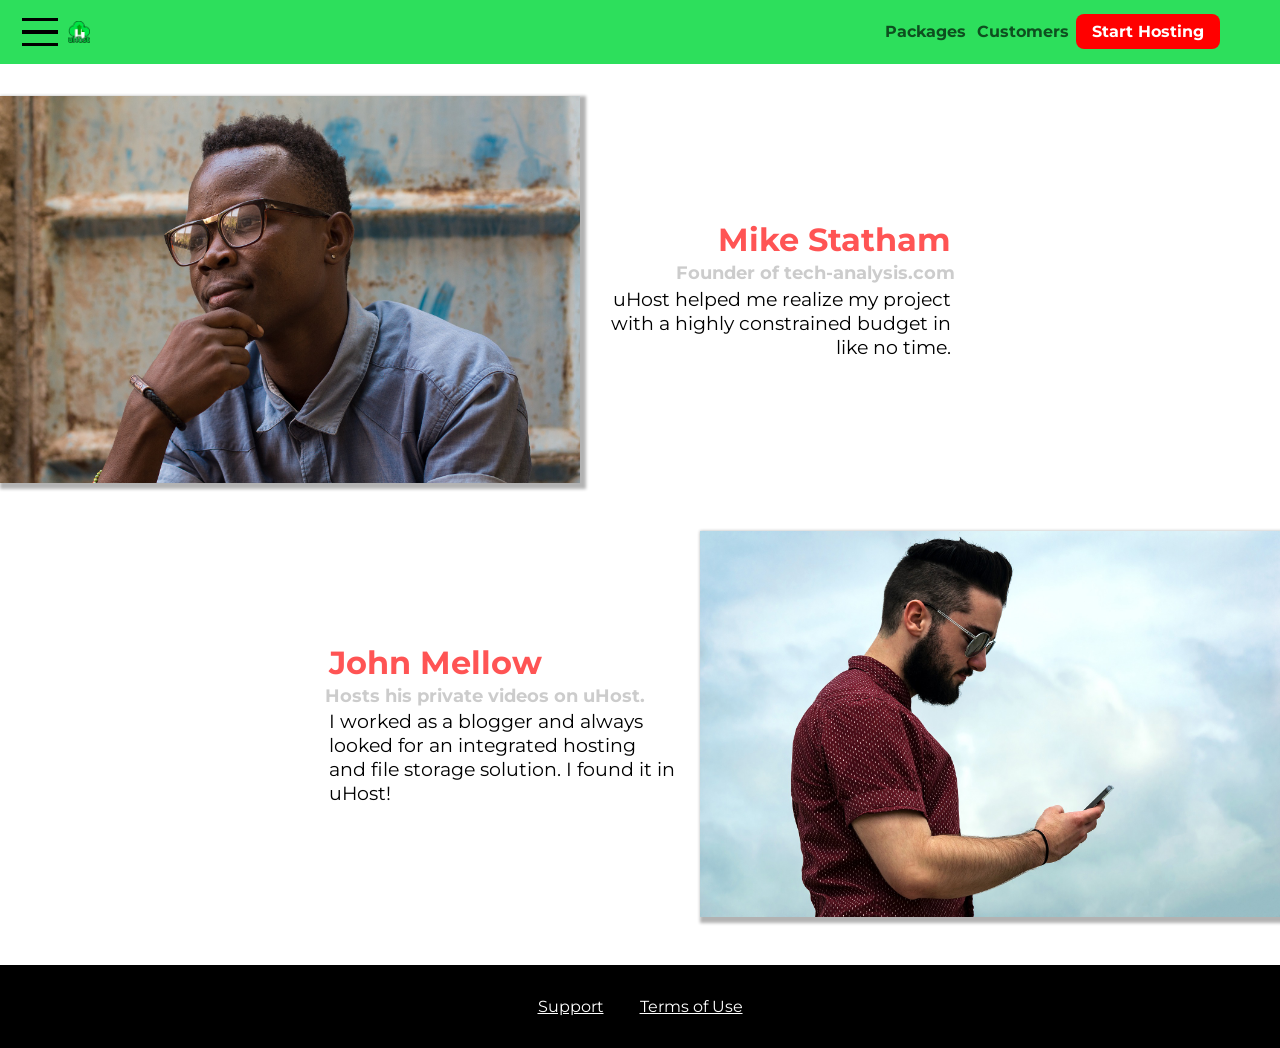
==== customers/index.html @ 51c0c348 "first commit" ====
<!DOCTYPE html>
<html lang="en">

<head>
    <meta charset="UTF-8">
    <meta name="viewport" content="width=device-width, initial-scale=1.0">
    <meta http-equiv="X-UA-Compatible" content="ie=edge">
    <title>uHost Customers</title>
    <link rel="shortcut icon" href="../favicon.png">
    <link href="https://fonts.googleapis.com/css?family=Anton|Montserrat:400,700" rel="stylesheet">
    <link rel="stylesheet" href="../shared.css">
    <link rel="stylesheet" href="customers.css">
</head>

<body>
    <div class="backdrop"></div>
    <header class="main-header">
        <div>
            <button class="toggle-button">
                <span class="toggle-button__bar"></span>
                <span class="toggle-button__bar"></span>
                <span class="toggle-button__bar"></span>
            </button>
            <a href="../index.html" class="main-header__brand">
                <img src="../images/uhost-icon.png" alt="uHost - Your favorite hosting company">
            </a>
        </div>
        <nav class="main-nav">
            <ul class="main-nav__items">
                <li class="main-nav__item">
                    <a href="../packages/index.html">Packages</a>
                </li>
                <li class="main-nav__item">
                    <a href="index.html">Customers</a>
                </li>
                <li class="main-nav__item main-nav__item--cta">
                    <a href="../start-hosting/index.html">Start Hosting</a>
                </li>
            </ul>
        </nav>
    </header>
    <nav class="mobile-nav">
        <ul class="mobile-nav__items">
            <li class="mobile-nav__item">
                <a href="../packages/index.html">Packages</a>
            </li>
            <li class="mobile-nav__item">
                <a href="index.html">Customers</a>
            </li>
            <li class="mobile-nav__item mobile-nav__item--cta">
                <a href="../start-hosting/index.html">Start Hosting</a>
            </li>
        </ul>
    </nav>
    <main>
        <div>
            <div class="testimonial" id="customer-1">
                <div class="testimonial__image-container">
                    <img src="../images/customer-1.jpg" alt="Mike Statham - Customer" class="testimonial__image">
                </div>
                <div class="testimonial__info">
                    <h1 class="testimonial__name">Mike Statham</h1>
                    <h2 class="testimonial__subtitle">Founder of
                        <a href="tech-analysis.com">tech-analysis.com</a>
                    </h2>
                    <p class="testimonial__text">uHost helped me realize my project with a highly constrained budget in like no time.</p>
                </div>
            </div>
            <div class="testimonial" id="customer-2">
                <div class="testimonial__info">
                    <h1 class="testimonial__name">John Mellow</h1>
                    <h2 class="testimonial__subtitle">Hosts his private videos on uHost.
                    </h2>
                    <p class="testimonial__text">I worked as a blogger and always looked for an integrated hosting and file storage solution. I found
                        it in uHost!
                    </p>
                </div>
                <div class="testimonial__image-container">
                    <img src="../images/customer-2.jpg" alt="John Mellow - Customer" class="testimonial__image">
                </div>
            </div>
        </div>
    </main>
    <footer class="main-footer">
        <nav>
            <ul class="main-footer__links">
                <li class="main-footer__link">
                    <a href="#">Support</a>
                </li>
                <li class="main-footer__link">
                    <a href="#">Terms of Use</a>
                </li>
            </ul>
        </nav>
    </footer>
    <script src="../shared.js"></script>
</body>

</html>
---- shared.css ----
* { /* using the star doesnt use inheritance but it targets all elements individually */ 
    box-sizing: border-box; /* This makes the sizing of the box that i set to include the padding and the border*/
}
  
body {
    font-family: 'Montserrat', sans-serif;
    margin: 0;
}

.backdrop {
    position: fixed;
    display: none;
    top: 0;
    left: 0;
    z-index: 100;
    width: 100vw;
    height: 100vh;
    background: rgba(0, 0, 0, 0.5);
}
.main-header {
    width: 100%;
    padding: 0.5rem 1rem;
    background: #2ddf5c;
    position: fixed;
    top: 0;
    left: 0;
    z-index: 1;
}
.main-header > div {
    display: inline-block;
    vertical-align: middle;
}

.toggle-button {
    width: 3rem;
    background: transparent;
    border: none;
    cursor: pointer;
    padding-top: 0;
    padding-bottom: 0;
    vertical-align: middle;
}

.toggle-button:focus {
    outline: none;
}

.toggle-button__bar {
    width: 100%;
    height: 0.2rem;
    background: black;
    display: block;
    margin: 0.6rem 0;
}

.main-header__brand {
    color: #0e4f1f;
    text-decoration: none;
    font-weight: bold;
    font-size: 1.4rem;
    height: 1.4rem;
    display: inline-block;
    vertical-align: middle;
}

.main-header__brand img {
    height: 100%;
}
.main-nav {
    display: inline-block;
    text-align: right;
    width: calc(100% - 122px);
    vertical-align: middle;
}
.main-nav__items {
    margin: 0;
    padding: 0;
    list-style: none;
}
.main-nav__item {
    display: inline-block;
}
.main-nav__item a,
.mobile-nav__item a {
    text-decoration: none;
    color: #0e4f1f;
    padding: 0.2rem;
    font-weight: bold;
}

.main-nav__item a:hover,
.main-nav__item a:active {
    color: white;
    border-bottom: 3px solid white;
}

.main-nav__item--cta a,
.mobile-nav__item--cta a {
    color: white;
    background: red;
    padding: 0.5rem 1rem;
    border-radius: 8px;
}
.main-nav__item--cta a:hover,
.main-nav__item--cta a:active,
.mobile-nav__item--cta a:hover,
.mobile-nav__item--cta a:active {
    color: red;
    background: white;
    border: none;
}

.main-footer {
    background: black;
    padding: 2rem;
    margin-top: 3rem;
}
.main-footer__links {
    list-style: none;
    margin: 0;
    padding: 0;
    text-align: center;
}
.main-footer__link {
    display: inline-block;
    margin: 0 1rem;
}
.main-footer__link a {
    color: white;
}
.main-footer__link a:hover,
.main-footer__link a:active {
    color: #ccc;
}

.mobile-nav {
    display: none;
    position: fixed;
    z-index: 101;
    top: 0;
    left: 0;
    background: white;
    width: 80%;
    height: 100vh;
}
  
.mobile-nav__items {
    width: 90%;
    height: 100%;
    list-style: none;
    margin: 10% auto;
    padding: 0;
    text-align: center;
}
  
.mobile-nav__item {
    margin: 1rem 0;
}
  
.mobile-nav__item a {
    font-size: 1.5rem;
}

.button {
    background: #0e4f1f;
    color: white;
    font: inherit;
    border: solid 1.5px #0e4f1f;
    padding: 0.5rem;
    border-radius: 0.5rem;
    font-weight: bold;
    cursor: pointer;
}
.button:hover,
.button:active {
    background: white;
    color: #0e4f1f;
}
.button:focus {
    outline: none;
}

.open {
    display: block !important;
}
---- customers/customers.css ----
.testimonial {
    font-size: 1.2rem;
    margin: 3rem 0;
}
  
.testimonial__list {
    width: 80%;
    margin: auto;
}
  
.testimonial:first-of-type {
  margin-top: 6rem;
}
  
.testimonial__image-container {
    width: 65%;
    max-width: 580px;
    display: inline-block;
    vertical-align: middle;
    box-shadow: 3px 3px 3px 3px rgba(0, 0, 0, 0.3);
}

.testimonial__image {
    width: 100%;
    vertical-align: top;
}

.testimonial__info {
  text-align: right;
  padding: 0.9rem;
  display: inline-block;
  vertical-align: middle;
  width: 30%;
}
  
#customer-2.testimonial {
  text-align: right;
}
  
#customer-2 .testimonial__info {
  text-align: left;
}
  
.testimonial__name {
  margin: 0.2rem;
  color: #ff5454;
  font-size: 2rem;
}
  
.testimonial__subtitle {
  margin: 0;
  font-size: 1.1rem;
  color: #ccc;
}
  
.testimonial__subtitle a {
  color: inherit;
  text-decoration: none;
}
  
.testimonial__subtitle a:hover,
.testimonial__subtitle a:active {
  color: #7a7a7a;
}
  
.testimonial__text {
  margin: 0.2rem;
}
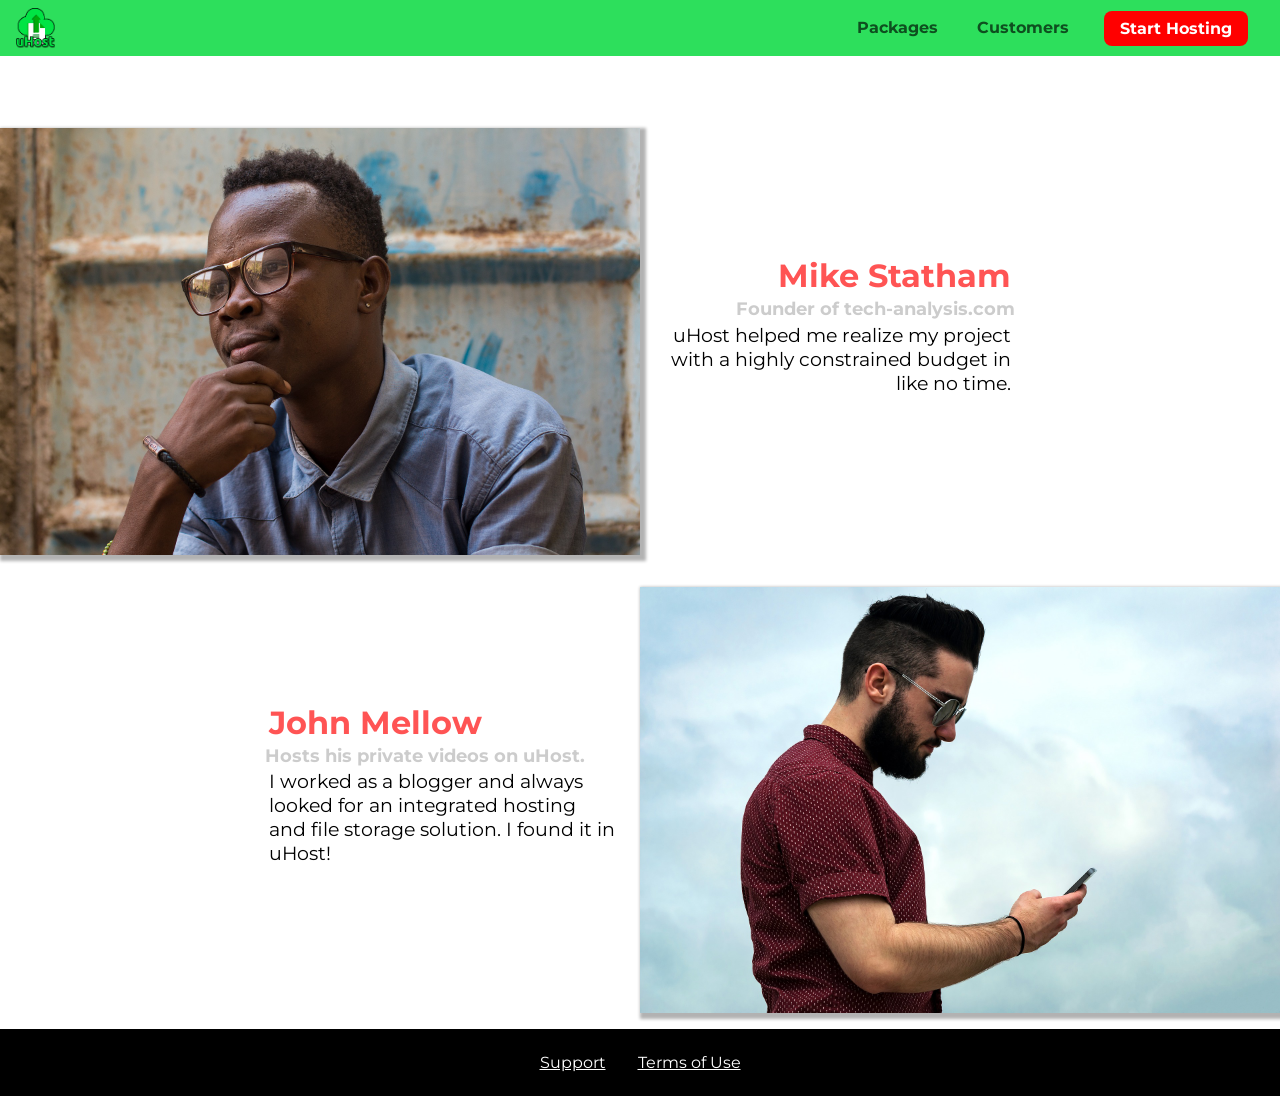
==== commit 5dd9b8f9: "convert shared css to flexbox" ====
--- a/customers/index.html
+++ b/customers/index.html
@@ -7,7 +7,6 @@
     <meta http-equiv="X-UA-Compatible" content="ie=edge">
     <title>uHost Customers</title>
     <link rel="shortcut icon" href="../favicon.png">
-    <link href="https://fonts.googleapis.com/css?family=Anton|Montserrat:400,700" rel="stylesheet">
     <link rel="stylesheet" href="../shared.css">
     <link rel="stylesheet" href="customers.css">
 </head>
--- a/shared.css
+++ b/shared.css
@@ -1,3 +1,9 @@
+@import url('https://fonts.googleapis.com/css2?family=Roboto:wght@400;900&display=swap');
+@import url('https://fonts.googleapis.com/css2?family=Armata&display=swap');
+@import url('https://fonts.googleapis.com/css2?family=Montserrat:wght@400;700&display=swap');
+/* This allows me to import a font which will be available on all my web site pages, because they all refer
+to the shared.css */
+
 * { /* using the star doesnt use inheritance but it targets all elements individually */ 
     box-sizing: border-box; /* This makes the sizing of the box that i set to include the padding and the border*/
 }
@@ -5,6 +11,11 @@
 body {
     font-family: 'Montserrat', sans-serif;
     margin: 0;
+}
+
+main {
+    min-height: calc(100vh - 3.5rem - 8rem);
+    margin-top: 3.5rem;
 }
 
 .backdrop {
@@ -25,10 +36,9 @@
     top: 0;
     left: 0;
     z-index: 1;
-}
-.main-header > div {
-    display: inline-block;
-    vertical-align: middle;
+    display: flex;
+    align-items: center;
+    justify-content: space-between;
 }
 
 .toggle-button {
@@ -57,29 +67,28 @@
     color: #0e4f1f;
     text-decoration: none;
     font-weight: bold;
-    font-size: 1.4rem;
-    height: 1.4rem;
-    display: inline-block;
+}
+
+.main-header__brand img {
+    height: 2.5rem;
     vertical-align: middle;
 }
 
-.main-header__brand img {
-    height: 100%;
-}
 .main-nav {
-    display: inline-block;
-    text-align: right;
-    width: calc(100% - 122px);
-    vertical-align: middle;
-}
+    display: none;
+}
+
 .main-nav__items {
     margin: 0;
     padding: 0;
     list-style: none;
-}
+    display: flex;
+}
+
 .main-nav__item {
-    display: inline-block;
-}
+    margin: 0 1rem;
+}
+
 .main-nav__item a,
 .mobile-nav__item a {
     text-decoration: none;
@@ -110,21 +119,43 @@
     border: none;
 }
 
+@media (min-width: 40rem) {
+    .toggle-button {
+        display: none;
+    }
+
+    .main-nav {
+        display: flex;
+    } 
+}
+
 .main-footer {
     background: black;
-    padding: 2rem;
-    margin-top: 3rem;
+    padding: 1rem;
+    margin-top: 1rem;
 }
 .main-footer__links {
     list-style: none;
     margin: 0;
     padding: 0;
-    text-align: center;
+    display: flex;
+    flex-direction: column;
+    align-items: center;
 }
 .main-footer__link {
-    display: inline-block;
-    margin: 0 1rem;
-}
+    margin: 0.5rem 0;
+}
+
+@media (min-width: 40rem) {
+    .main-footer__links {
+        flex-direction: row;
+        justify-content: center;
+    }
+    .main-footer__link {
+        margin: 0.5rem 1rem;
+    }
+}
+
 .main-footer__link a {
     color: white;
 }
@@ -148,9 +179,12 @@
     width: 90%;
     height: 100%;
     list-style: none;
-    margin: 10% auto;
+    margin: 0 auto;
     padding: 0;
-    text-align: center;
+    display: flex;
+    flex-direction: column;
+    justify-content: center;
+    align-items: center;
 }
   
 .mobile-nav__item {
@@ -180,6 +214,13 @@
     outline: none;
 }
 
+.button[disabled] {
+    cursor: not-allowed;
+    border: #a1a1a1;
+    background: #ccc;
+    color: #a1a1a1;
+}
+
 .open {
     display: block !important;
 }
--- a/customers/customers.css
+++ b/customers/customers.css
@@ -1,22 +1,20 @@
+main {
+  padding-top: 2.5rem;
+}
+
 .testimonial {
-    font-size: 1.2rem;
-    margin: 3rem 0;
+    font-size: 1.2rem;  
 }
   
-.testimonial__list {
+/* .testimonial__list {
     width: 80%;
     margin: auto;
-}
+} */
   
-.testimonial:first-of-type {
-  margin-top: 6rem;
-}
-  
+
 .testimonial__image-container {
-    width: 65%;
-    max-width: 580px;
-    display: inline-block;
-    vertical-align: middle;
+    width: 100%;
+    max-width: 40rem;
     box-shadow: 3px 3px 3px 3px rgba(0, 0, 0, 0.3);
 }
 
@@ -28,9 +26,6 @@
 .testimonial__info {
   text-align: right;
   padding: 0.9rem;
-  display: inline-block;
-  vertical-align: middle;
-  width: 30%;
 }
   
 #customer-2.testimonial {
@@ -65,6 +60,26 @@
   
 .testimonial__text {
   margin: 0.2rem;
+  
 }
-  
+
+@media (min-width: 40rem) {
+  .testemonial {
+    margin: 2rem auto;
+    max-width: 1200px;
+  }
+
+  .testimonial__image-container {
+    display: inline-block;
+    vertical-align: middle;
+    width: 66%;
+    margin-top: 2rem;
+  }
+
+  .testimonial__info {
+    display: inline-block;
+    vertical-align: middle;
+    width: 30%
+  }
+}
   
